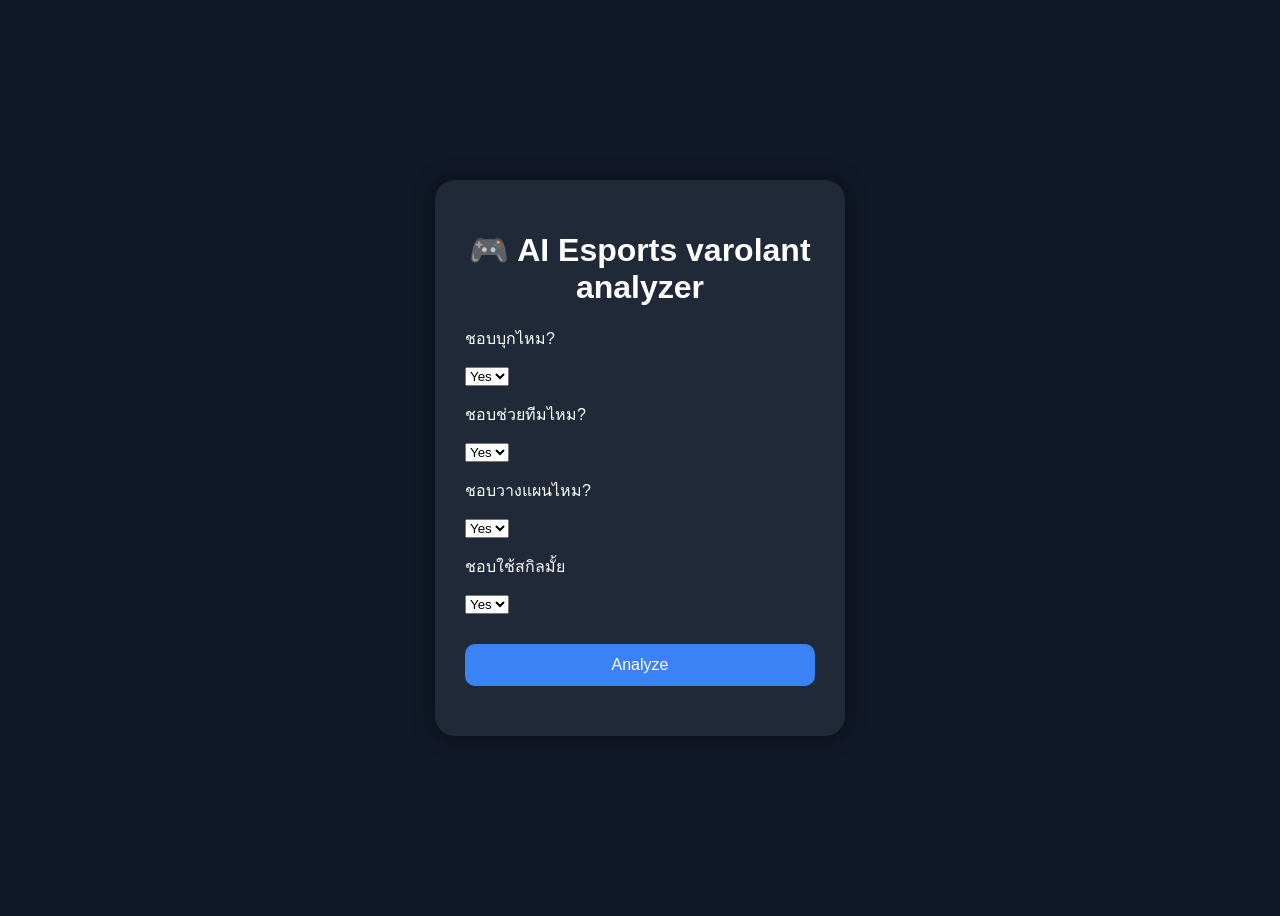
==== index.html @ d610daab "Add files via upload" ====
﻿<!DOCTYPE html>
<html lang="th">
<head>
  <meta charset="UTF-8" />
  <meta name="viewport" content="width=device-width, initial-scale=1.0"/>
  <title>AI Esports Analyzer</title>

  <style>
    body{
      background: #111827;
      color: white;
      font-family: Arial, sans-serif;
      display:flex;
      justify-content:center;
      align-items:center;
      height:100vh;
    }

    .box{
      background:#1f2937;
      padding:30px;
      border-radius:20px;
      width:350px;
      box-shadow:0 0 20px rgba(0,0,0,0.5);
    }

    h1{
      text-align:center;
      margin-bottom:20px;
    }

    .question{
      margin-bottom:15px;
    }

    button{
      width:100%;
      padding:12px;
      border:none;
      border-radius:10px;
      background:#3b82f6;
      color:white;
      font-size:16px;
      cursor:pointer;
      margin-top:15px;
    }

    button:hover{
      background:#2563eb;
    }

    #result{
      margin-top:20px;
      text-align:center;
      font-size:18px;
      font-weight:bold;
    }
  </style>
</head>
<body>

  <div class="box">
    <h1>🎮 AI Esports varolant analyzer</h1>

    <div class="question">
      <p>ชอบบุกไหม?</p>
      <select id="q1">
        <option value="yes">Yes</option>
        <option value="no">No</option>
      </select>
    </div>

    <div class="question">
      <p>ชอบช่วยทีมไหม?</p>
      <select id="q2">
        <option value="yes">Yes</option>
        <option value="no">No</option>
      </select>
    </div>

    <div class="question">
      <p>ชอบวางแผนไหม?</p>
      <select id="q3">
        <option value="yes">Yes</option>
        <option value="no">No</option>
      </select>
    </div>

    <div class="question">
      <p>ชอบใช้สกิลมั้ย</p>
      <select id="q1">
        <option value="yes">Yes</option>
        <option value="no">No</option>
      </select>
    </div>

    <button onclick="analyze()">Analyze</button>

    <div id="result"></div>
  </div>

  <script>
    function analyze(){

      let attack = 0;
      let support = 0;
      let strategy = 0;

      let q1 = document.getElementById("q1").value;
      let q2 = document.getElementById("q2").value;
      let q3 = document.getElementById("q3").value;

      if(q1 === "yes"){
        attack++;
      }else{
        strategy++;
      }

      if(q2 === "yes"){
        support++;
      }

      if(q3 === "yes"){
        strategy++;
      }else{
        attack++;
      }
  
      let result = "";

      if(attack > support && attack > strategy){
        result = "🔥 คุณเป็นสาย Aggressive Player";
      }
      else if(support > attack && support > strategy){
        result = "💙 คุณเป็นสาย Support Player";
      }
      else{
        result = "🧠 คุณเป็นสาย Strategist";
      }

      document.getElementById("result").innerHTML = result;
    }
  </script>

</body>
</html>
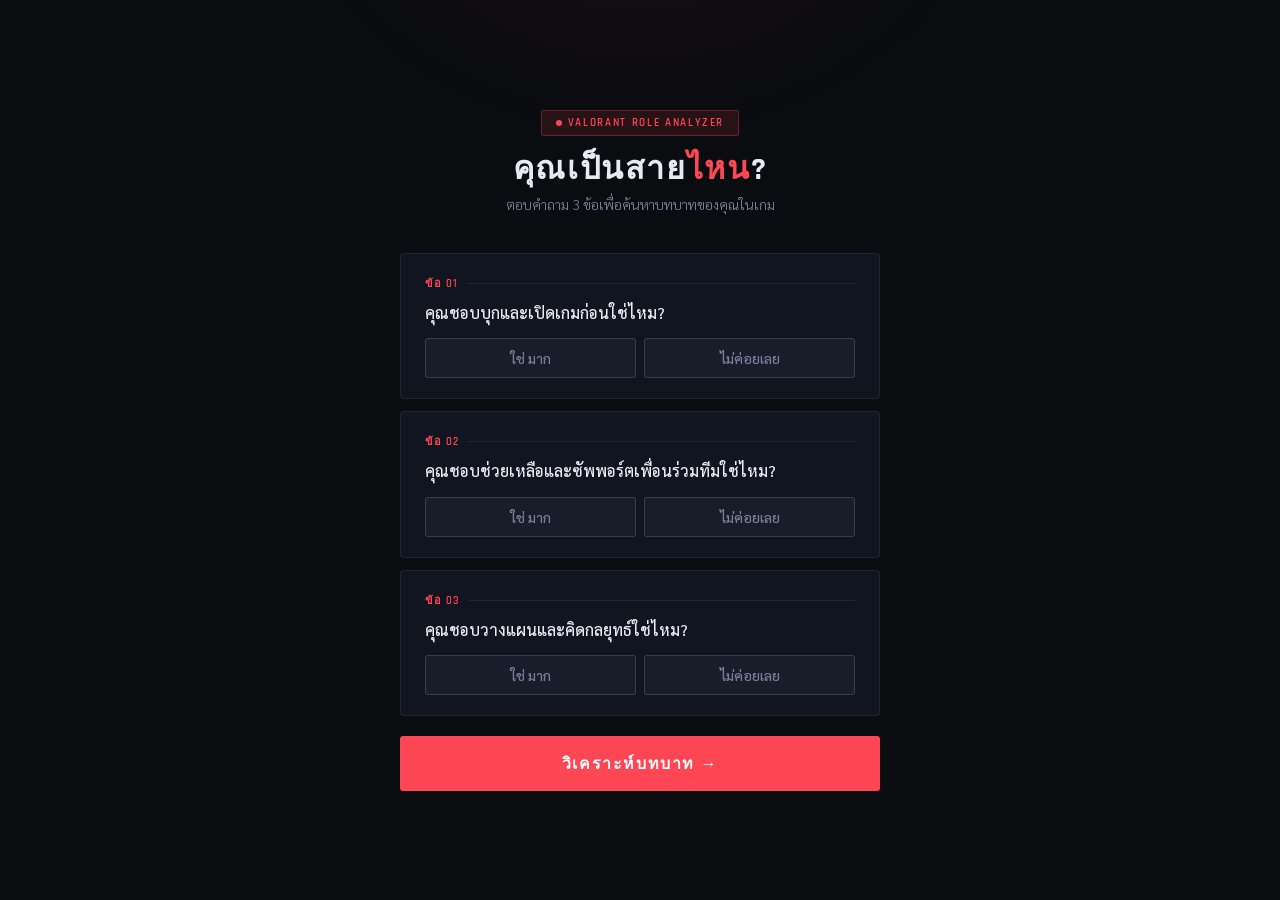
==== commit 3007c30b: "Add files via upload" ====
--- a/index.html
+++ b/index.html
@@ -1,146 +1,443 @@
-﻿<!DOCTYPE html>
+<!DOCTYPE html>
 <html lang="th">
 <head>
   <meta charset="UTF-8" />
   <meta name="viewport" content="width=device-width, initial-scale=1.0"/>
-  <title>AI Esports Analyzer</title>
-
+  <title>Valorant Role Analyzer</title>
+  <link href="https://fonts.googleapis.com/css2?family=Rajdhani:wght@500;600;700&family=Sarabun:wght@300;400;500&display=swap" rel="stylesheet"/>
   <style>
-    body{
-      background: #111827;
+    :root {
+      --bg: #0a0c10;
+      --surface: #111520;
+      --surface2: #181d2a;
+      --border: rgba(255,255,255,0.07);
+      --border2: rgba(255,255,255,0.14);
+      --red: #ff4655;
+      --red-dim: rgba(255,70,85,0.12);
+      --teal: #00d4aa;
+      --teal-dim: rgba(0,212,170,0.12);
+      --purple: #7b5ea7;
+      --purple-dim: rgba(123,94,167,0.14);
+      --amber: #f5a623;
+      --amber-dim: rgba(245,166,35,0.12);
+      --text: #e8eaf0;
+      --muted: #7a8099;
+    }
+
+    * { box-sizing: border-box; margin: 0; padding: 0; }
+
+    body {
+      background: var(--bg);
+      color: var(--text);
+      font-family: 'Sarabun', sans-serif;
+      min-height: 100vh;
+      display: flex;
+      align-items: center;
+      justify-content: center;
+      padding: 2rem 1rem;
+      overflow-x: hidden;
+    }
+
+    body::before {
+      content: '';
+      position: fixed;
+      top: -40%;
+      left: 50%;
+      transform: translateX(-50%);
+      width: 700px;
+      height: 500px;
+      background: radial-gradient(ellipse, rgba(255,70,85,0.06) 0%, transparent 70%);
+      pointer-events: none;
+      z-index: 0;
+    }
+
+    .container {
+      position: relative;
+      z-index: 1;
+      width: 100%;
+      max-width: 480px;
+    }
+
+    .header {
+      text-align: center;
+      margin-bottom: 2.5rem;
+    }
+
+    .game-tag {
+      display: inline-flex;
+      align-items: center;
+      gap: 6px;
+      background: var(--red-dim);
+      border: 0.5px solid rgba(255,70,85,0.3);
+      color: var(--red);
+      font-family: 'Rajdhani', sans-serif;
+      font-size: 11px;
+      font-weight: 600;
+      letter-spacing: 0.15em;
+      padding: 5px 14px;
+      border-radius: 2px;
+      text-transform: uppercase;
+      margin-bottom: 1rem;
+    }
+
+    .game-tag::before {
+      content: '';
+      width: 6px;
+      height: 6px;
+      background: var(--red);
+      border-radius: 50%;
+      animation: pulse 2s infinite;
+    }
+
+    @keyframes pulse {
+      0%, 100% { opacity: 1; }
+      50% { opacity: 0.3; }
+    }
+
+    h1 {
+      font-family: 'Rajdhani', sans-serif;
+      font-size: 32px;
+      font-weight: 700;
+      letter-spacing: 0.05em;
+      text-transform: uppercase;
+      line-height: 1.1;
+      margin-bottom: 8px;
+    }
+
+    h1 span { color: var(--red); }
+
+    .subtitle {
+      font-size: 14px;
+      color: var(--muted);
+      font-weight: 300;
+    }
+
+    .card {
+      background: var(--surface);
+      border: 0.5px solid var(--border);
+      border-radius: 4px;
+      padding: 1.25rem 1.5rem;
+      margin-bottom: 12px;
+      transition: border-color 0.2s;
+    }
+
+    .card.answered {
+      border-color: var(--border2);
+    }
+
+    .q-meta {
+      display: flex;
+      align-items: center;
+      gap: 8px;
+      margin-bottom: 10px;
+    }
+
+    .q-num {
+      font-family: 'Rajdhani', sans-serif;
+      font-size: 11px;
+      font-weight: 600;
+      letter-spacing: 0.1em;
+      color: var(--red);
+      text-transform: uppercase;
+    }
+
+    .q-line {
+      flex: 1;
+      height: 0.5px;
+      background: var(--border);
+    }
+
+    .q-text {
+      font-size: 16px;
+      font-weight: 500;
+      color: var(--text);
+      margin-bottom: 14px;
+      line-height: 1.4;
+    }
+
+    .toggle-row {
+      display: flex;
+      gap: 8px;
+    }
+
+    .tog {
+      flex: 1;
+      padding: 10px;
+      background: var(--surface2);
+      border: 0.5px solid var(--border2);
+      border-radius: 3px;
+      color: var(--muted);
+      font-family: 'Sarabun', sans-serif;
+      font-size: 14px;
+      font-weight: 500;
+      cursor: pointer;
+      transition: all 0.15s;
+      text-align: center;
+    }
+
+    .tog:hover {
+      color: var(--text);
+      border-color: rgba(255,255,255,0.25);
+    }
+
+    .tog.yes {
+      background: var(--teal-dim);
+      border-color: rgba(0,212,170,0.5);
+      color: var(--teal);
+    }
+
+    .tog.no {
+      background: var(--red-dim);
+      border-color: rgba(255,70,85,0.4);
+      color: var(--red);
+    }
+
+    .analyze-btn {
+      width: 100%;
+      padding: 15px;
+      margin-top: 8px;
+      background: var(--red);
+      border: none;
+      border-radius: 3px;
       color: white;
-      font-family: Arial, sans-serif;
-      display:flex;
-      justify-content:center;
-      align-items:center;
-      height:100vh;
-    }
-
-    .box{
-      background:#1f2937;
-      padding:30px;
-      border-radius:20px;
-      width:350px;
-      box-shadow:0 0 20px rgba(0,0,0,0.5);
-    }
-
-    h1{
-      text-align:center;
-      margin-bottom:20px;
-    }
-
-    .question{
-      margin-bottom:15px;
-    }
-
-    button{
-      width:100%;
-      padding:12px;
-      border:none;
-      border-radius:10px;
-      background:#3b82f6;
-      color:white;
-      font-size:16px;
-      cursor:pointer;
-      margin-top:15px;
-    }
-
-    button:hover{
-      background:#2563eb;
-    }
-
-    #result{
-      margin-top:20px;
-      text-align:center;
-      font-size:18px;
-      font-weight:bold;
+      font-family: 'Rajdhani', sans-serif;
+      font-size: 16px;
+      font-weight: 700;
+      letter-spacing: 0.1em;
+      text-transform: uppercase;
+      cursor: pointer;
+      transition: all 0.15s;
+      position: relative;
+      overflow: hidden;
+    }
+
+    .analyze-btn::after {
+      content: '';
+      position: absolute;
+      inset: 0;
+      background: rgba(255,255,255,0);
+      transition: background 0.15s;
+    }
+
+    .analyze-btn:hover::after { background: rgba(255,255,255,0.08); }
+    .analyze-btn:active { transform: scale(0.99); }
+
+    .result {
+      display: none;
+      margin-top: 16px;
+      background: var(--surface);
+      border: 0.5px solid var(--border2);
+      border-radius: 4px;
+      padding: 2rem;
+      text-align: center;
+      animation: slideUp 0.35s cubic-bezier(0.16,1,0.3,1);
+    }
+
+    @keyframes slideUp {
+      from { opacity: 0; transform: translateY(16px); }
+      to   { opacity: 1; transform: translateY(0); }
+    }
+
+    .result-role {
+      font-family: 'Rajdhani', sans-serif;
+      font-size: 11px;
+      font-weight: 600;
+      letter-spacing: 0.2em;
+      text-transform: uppercase;
+      margin-bottom: 8px;
+    }
+
+    .result-title {
+      font-family: 'Rajdhani', sans-serif;
+      font-size: 28px;
+      font-weight: 700;
+      text-transform: uppercase;
+      letter-spacing: 0.05em;
+      margin-bottom: 12px;
+      line-height: 1.1;
+    }
+
+    .result-divider {
+      width: 40px;
+      height: 2px;
+      margin: 0 auto 16px;
+      border-radius: 1px;
+    }
+
+    .result-desc {
+      font-size: 14px;
+      color: var(--muted);
+      line-height: 1.7;
+      margin-bottom: 16px;
+    }
+
+    .agent-row {
+      display: flex;
+      gap: 8px;
+      justify-content: center;
+      flex-wrap: wrap;
+    }
+
+    .agent-tag {
+      font-family: 'Rajdhani', sans-serif;
+      font-size: 12px;
+      font-weight: 600;
+      letter-spacing: 0.08em;
+      text-transform: uppercase;
+      padding: 5px 14px;
+      border-radius: 2px;
+      border: 0.5px solid;
+    }
+
+    .err-msg {
+      display: none;
+      margin-top: 12px;
+      padding: 10px 16px;
+      background: var(--red-dim);
+      border: 0.5px solid rgba(255,70,85,0.3);
+      border-radius: 3px;
+      color: var(--red);
+      font-size: 13px;
+      text-align: center;
     }
   </style>
 </head>
 <body>
 
-  <div class="box">
-    <h1>🎮 AI Esports varolant analyzer</h1>
-
-    <div class="question">
-      <p>ชอบบุกไหม?</p>
-      <select id="q1">
-        <option value="yes">Yes</option>
-        <option value="no">No</option>
-      </select>
-    </div>
-
-    <div class="question">
-      <p>ชอบช่วยทีมไหม?</p>
-      <select id="q2">
-        <option value="yes">Yes</option>
-        <option value="no">No</option>
-      </select>
-    </div>
-
-    <div class="question">
-      <p>ชอบวางแผนไหม?</p>
-      <select id="q3">
-        <option value="yes">Yes</option>
-        <option value="no">No</option>
-      </select>
-    </div>
-
-    <div class="question">
-      <p>ชอบใช้สกิลมั้ย</p>
-      <select id="q1">
-        <option value="yes">Yes</option>
-        <option value="no">No</option>
-      </select>
-    </div>
-
-    <button onclick="analyze()">Analyze</button>
-
-    <div id="result"></div>
+<div class="container">
+  <div class="header">
+    <div class="game-tag">Valorant Role Analyzer</div>
+    <h1>คุณเป็นสาย<span>ไหน</span>?</h1>
+    <p class="subtitle">ตอบคำถาม 3 ข้อเพื่อค้นหาบทบาทของคุณในเกม</p>
   </div>
 
-  <script>
-    function analyze(){
-
-      let attack = 0;
-      let support = 0;
-      let strategy = 0;
-
-      let q1 = document.getElementById("q1").value;
-      let q2 = document.getElementById("q2").value;
-      let q3 = document.getElementById("q3").value;
-
-      if(q1 === "yes"){
-        attack++;
-      }else{
-        strategy++;
-      }
-
-      if(q2 === "yes"){
-        support++;
-      }
-
-      if(q3 === "yes"){
-        strategy++;
-      }else{
-        attack++;
-      }
-  
-      let result = "";
-
-      if(attack > support && attack > strategy){
-        result = "🔥 คุณเป็นสาย Aggressive Player";
-      }
-      else if(support > attack && support > strategy){
-        result = "💙 คุณเป็นสาย Support Player";
-      }
-      else{
-        result = "🧠 คุณเป็นสาย Strategist";
-      }
-
-      document.getElementById("result").innerHTML = result;
-    }
-  </script>
+  <div class="card" id="c1">
+    <div class="q-meta">
+      <span class="q-num">ข้อ 01</span>
+      <div class="q-line"></div>
+    </div>
+    <p class="q-text">คุณชอบบุกและเปิดเกมก่อนใช่ไหม?</p>
+    <div class="toggle-row">
+      <button class="tog" onclick="pick('q1','yes',this)">ใช่ มาก</button>
+      <button class="tog" onclick="pick('q1','no',this)">ไม่ค่อยเลย</button>
+    </div>
+  </div>
+
+  <div class="card" id="c2">
+    <div class="q-meta">
+      <span class="q-num">ข้อ 02</span>
+      <div class="q-line"></div>
+    </div>
+    <p class="q-text">คุณชอบช่วยเหลือและซัพพอร์ตเพื่อนร่วมทีมใช่ไหม?</p>
+    <div class="toggle-row">
+      <button class="tog" onclick="pick('q2','yes',this)">ใช่ มาก</button>
+      <button class="tog" onclick="pick('q2','no',this)">ไม่ค่อยเลย</button>
+    </div>
+  </div>
+
+  <div class="card" id="c3">
+    <div class="q-meta">
+      <span class="q-num">ข้อ 03</span>
+      <div class="q-line"></div>
+    </div>
+    <p class="q-text">คุณชอบวางแผนและคิดกลยุทธ์ใช่ไหม?</p>
+    <div class="toggle-row">
+      <button class="tog" onclick="pick('q3','yes',this)">ใช่ มาก</button>
+      <button class="tog" onclick="pick('q3','no',this)">ไม่ค่อยเลย</button>
+    </div>
+  </div>
+
+  <button class="analyze-btn" onclick="analyze()">วิเคราะห์บทบาท →</button>
+  <div class="err-msg" id="err">กรุณาตอบให้ครบทุกข้อก่อนนะ</div>
+
+  <div class="result" id="result">
+    <div class="result-role" id="r-role"></div>
+    <div class="result-title" id="r-title"></div>
+    <div class="result-divider" id="r-div"></div>
+    <div class="result-desc" id="r-desc"></div>
+    <div class="agent-row" id="r-agents"></div>
+  </div>
+</div>
+
+<script>
+  const ans = { q1: null, q2: null, q3: null };
+
+  function pick(q, v, el) {
+    ans[q] = v;
+    const row = el.parentElement;
+    row.querySelectorAll('.tog').forEach(b => b.className = 'tog');
+    el.classList.add(v === 'yes' ? 'yes' : 'no');
+    document.getElementById('c' + q.slice(1)).classList.add('answered');
+  }
+
+  const roles = {
+    duelist: {
+      role: 'Duelist',
+      title: 'Aggressive Player',
+      color: '#ff4655',
+      desc: 'คุณชอบสร้างโอกาสด้วยตัวเอง กล้าเปิดเกม กล้าเสี่ยง เหมาะกับสาย Duelist ที่ต้องการฝีมือในการยิงและความกล้า',
+      agents: ['Jett', 'Reyna', 'Neon', 'Yoru']
+    },
+    sentinel: {
+      role: 'Sentinel',
+      title: 'Support Player',
+      color: '#00d4aa',
+      desc: 'คุณให้ความสำคัญกับทีมมากกว่าตัวเอง ช่วยดูแลและปกป้องเพื่อน เหมาะกับสาย Sentinel ที่ใช้ทักษะซัพพอร์ต',
+      agents: ['Sage', 'Killjoy', 'Cypher', 'Chamber']
+    },
+    controller: {
+      role: 'Controller',
+      title: 'Strategist',
+      color: '#7b5ea7',
+      desc: 'คุณอ่านเกมเก่ง ชอบวางแผน และสั่งการ เหมาะกับสาย Controller ที่ใช้ Smoke และ Ability ควบคุมพื้นที่',
+      agents: ['Omen', 'Brimstone', 'Viper', 'Astra']
+    },
+    initiator: {
+      role: 'Initiator',
+      title: 'Flex Player',
+      color: '#f5a623',
+      desc: 'คุณปรับตัวได้ทุกสถานการณ์ เล่นได้หลายสไตล์ เหมาะกับสาย Initiator ที่ช่วยทีมเปิดจุดด้วย Ability',
+      agents: ['Sova', 'Breach', 'Fade', 'KAY/O']
+    }
+  };
+
+  function analyze() {
+    const { q1, q2, q3 } = ans;
+    const err = document.getElementById('err');
+    const res = document.getElementById('result');
+
+    if (!q1 || !q2 || !q3) {
+      err.style.display = 'block';
+      res.style.display = 'none';
+      return;
+    }
+    err.style.display = 'none';
+
+    let key;
+    if (q1 === 'yes' && q2 === 'no') key = 'duelist';
+    else if (q2 === 'yes' && q1 === 'no' && q3 === 'no') key = 'sentinel';
+    else if (q3 === 'yes') key = 'controller';
+    else key = 'initiator';
+
+    const r = roles[key];
+    document.getElementById('r-role').textContent = r.role;
+    document.getElementById('r-role').style.color = r.color;
+    document.getElementById('r-title').textContent = r.title;
+    document.getElementById('r-title').style.color = r.color;
+    document.getElementById('r-div').style.background = r.color;
+    document.getElementById('r-desc').textContent = r.desc;
+
+    const agRow = document.getElementById('r-agents');
+    agRow.innerHTML = r.agents.map(a =>
+      `<span class="agent-tag" style="color:${r.color};border-color:${r.color}40;background:${r.color}12">${a}</span>`
+    ).join('');
+
+    res.style.display = 'block';
+    res.style.animation = 'none';
+    void res.offsetWidth;
+    res.style.animation = 'slideUp 0.35s cubic-bezier(0.16,1,0.3,1)';
+  }
+</script>
 
 </body>
-</html>+</html>
